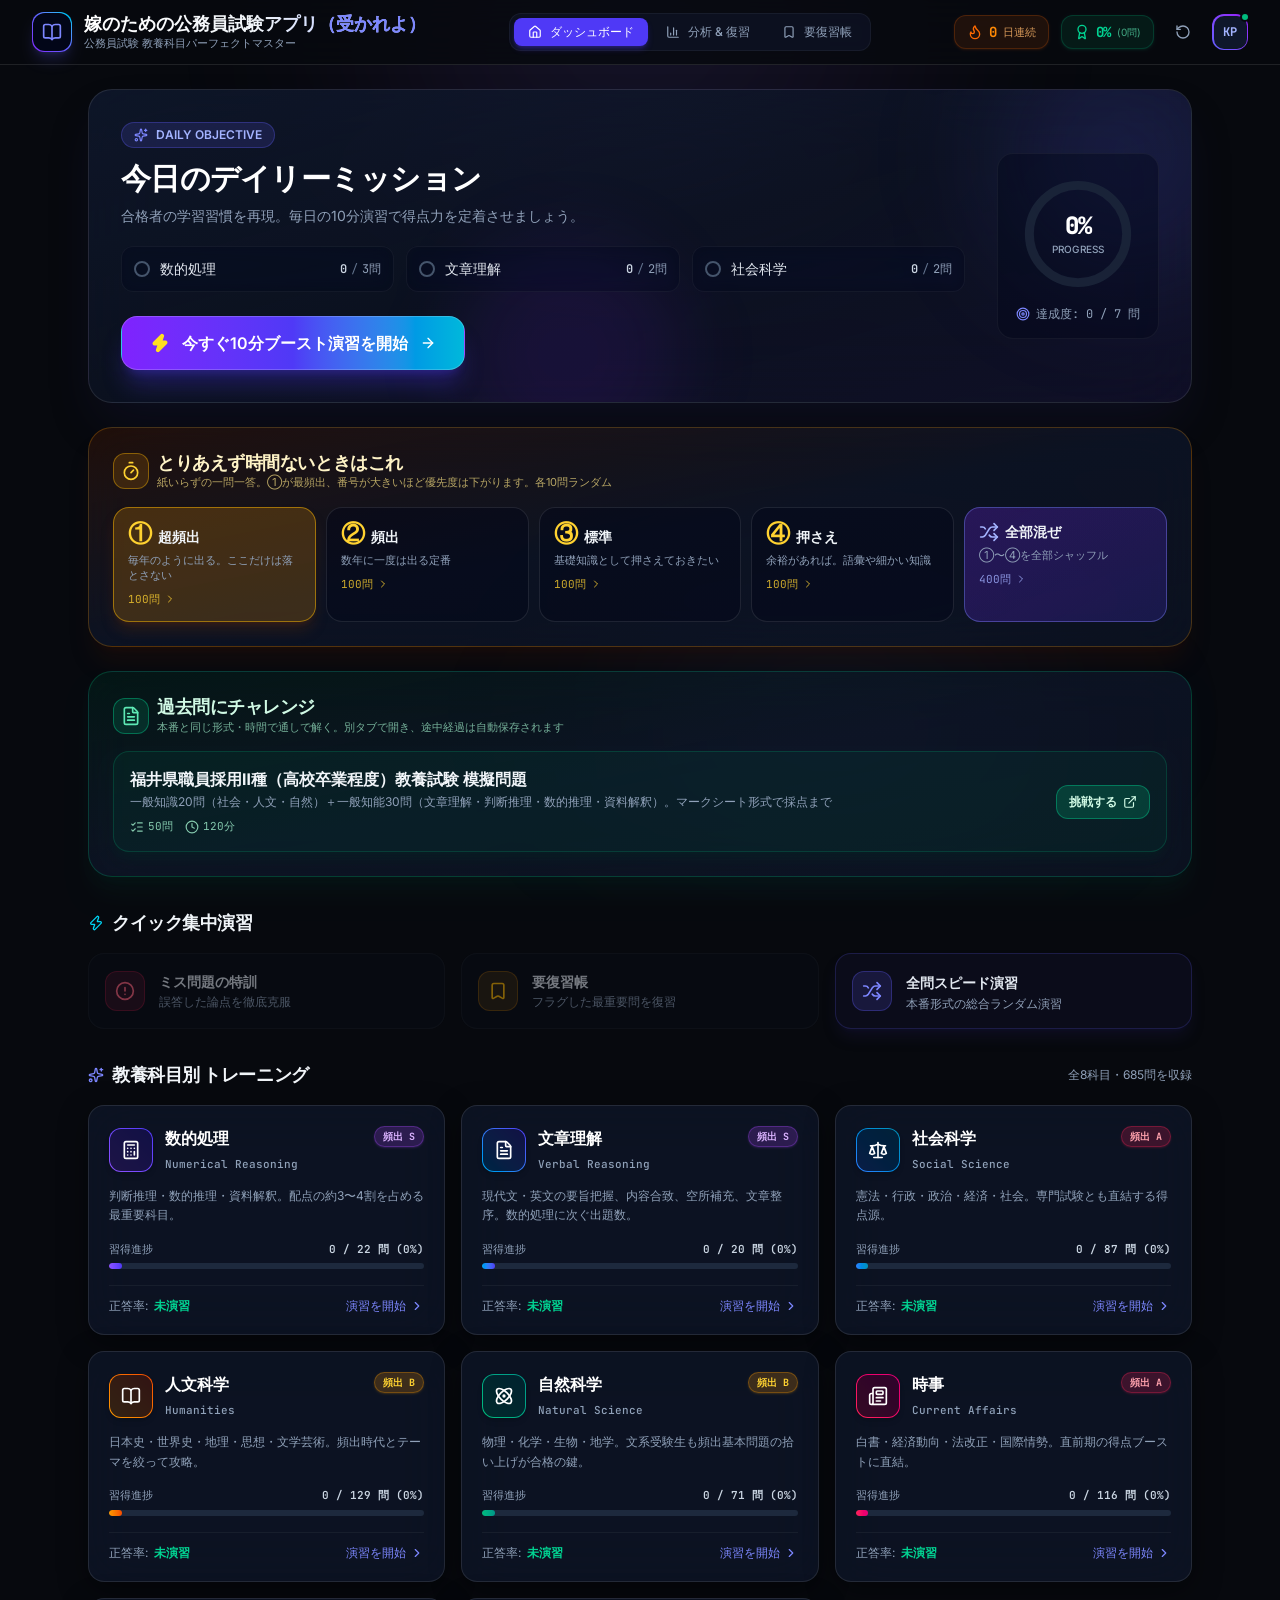
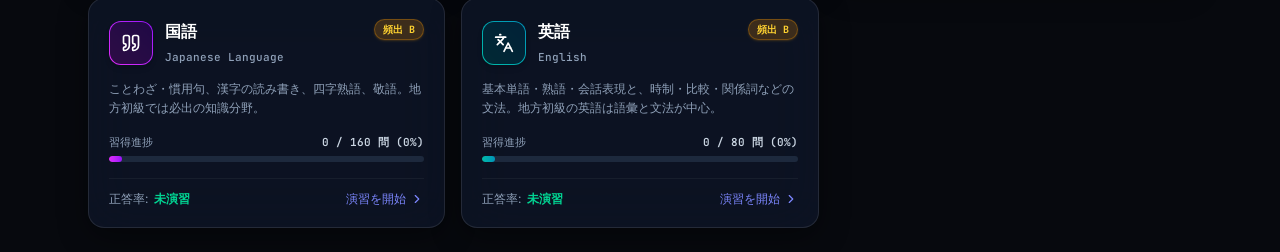
==== index.html @ b7ebb421 "「過去問にチャレンジ」パネルを追加（福井県Ⅱ種 教養試験 模擬問題） 本番形式の模擬試験（50問・120分、マークシート形式）を mock/fukui-shokyu.html として同梱し、 ダッシュ" ====
<!doctype html>
<html lang="ja" class="dark">
  <head>
    <meta charset="UTF-8" />
    <link rel="icon" type="image/svg+xml" href="./favicon.svg" />
    <meta name="viewport" content="width=device-width, initial-scale=1.0" />
    <meta name="theme-color" content="#07090e" />
    <meta
      name="description"
      content="公務員試験の教養科目に特化した演習プラットフォーム。頻出論点を1問ずつ解き、解答ログから弱点科目を可視化します。"
    />
    <title>嫁のための公務員試験アプリ（受かれよ）</title>
    <link rel="preconnect" href="https://fonts.googleapis.com">
    <link rel="preconnect" href="https://fonts.gstatic.com" crossorigin>
    <link href="https://fonts.googleapis.com/css2?family=Inter:wght@300;400;500;600;700;800&family=JetBrains+Mono:wght@400;500;600;700&display=swap" rel="stylesheet">
    <script type="module" crossorigin src="./assets/index-DmM_sq7b.js"></script>
    <link rel="stylesheet" crossorigin href="./assets/index-D8yIdtRL.css">
  </head>
  <body class="bg-[#07090e] text-slate-100 antialiased selection:bg-indigo-500/30 selection:text-indigo-200 overflow-x-hidden min-h-screen">
    <div id="root"></div>
  </body>
</html>
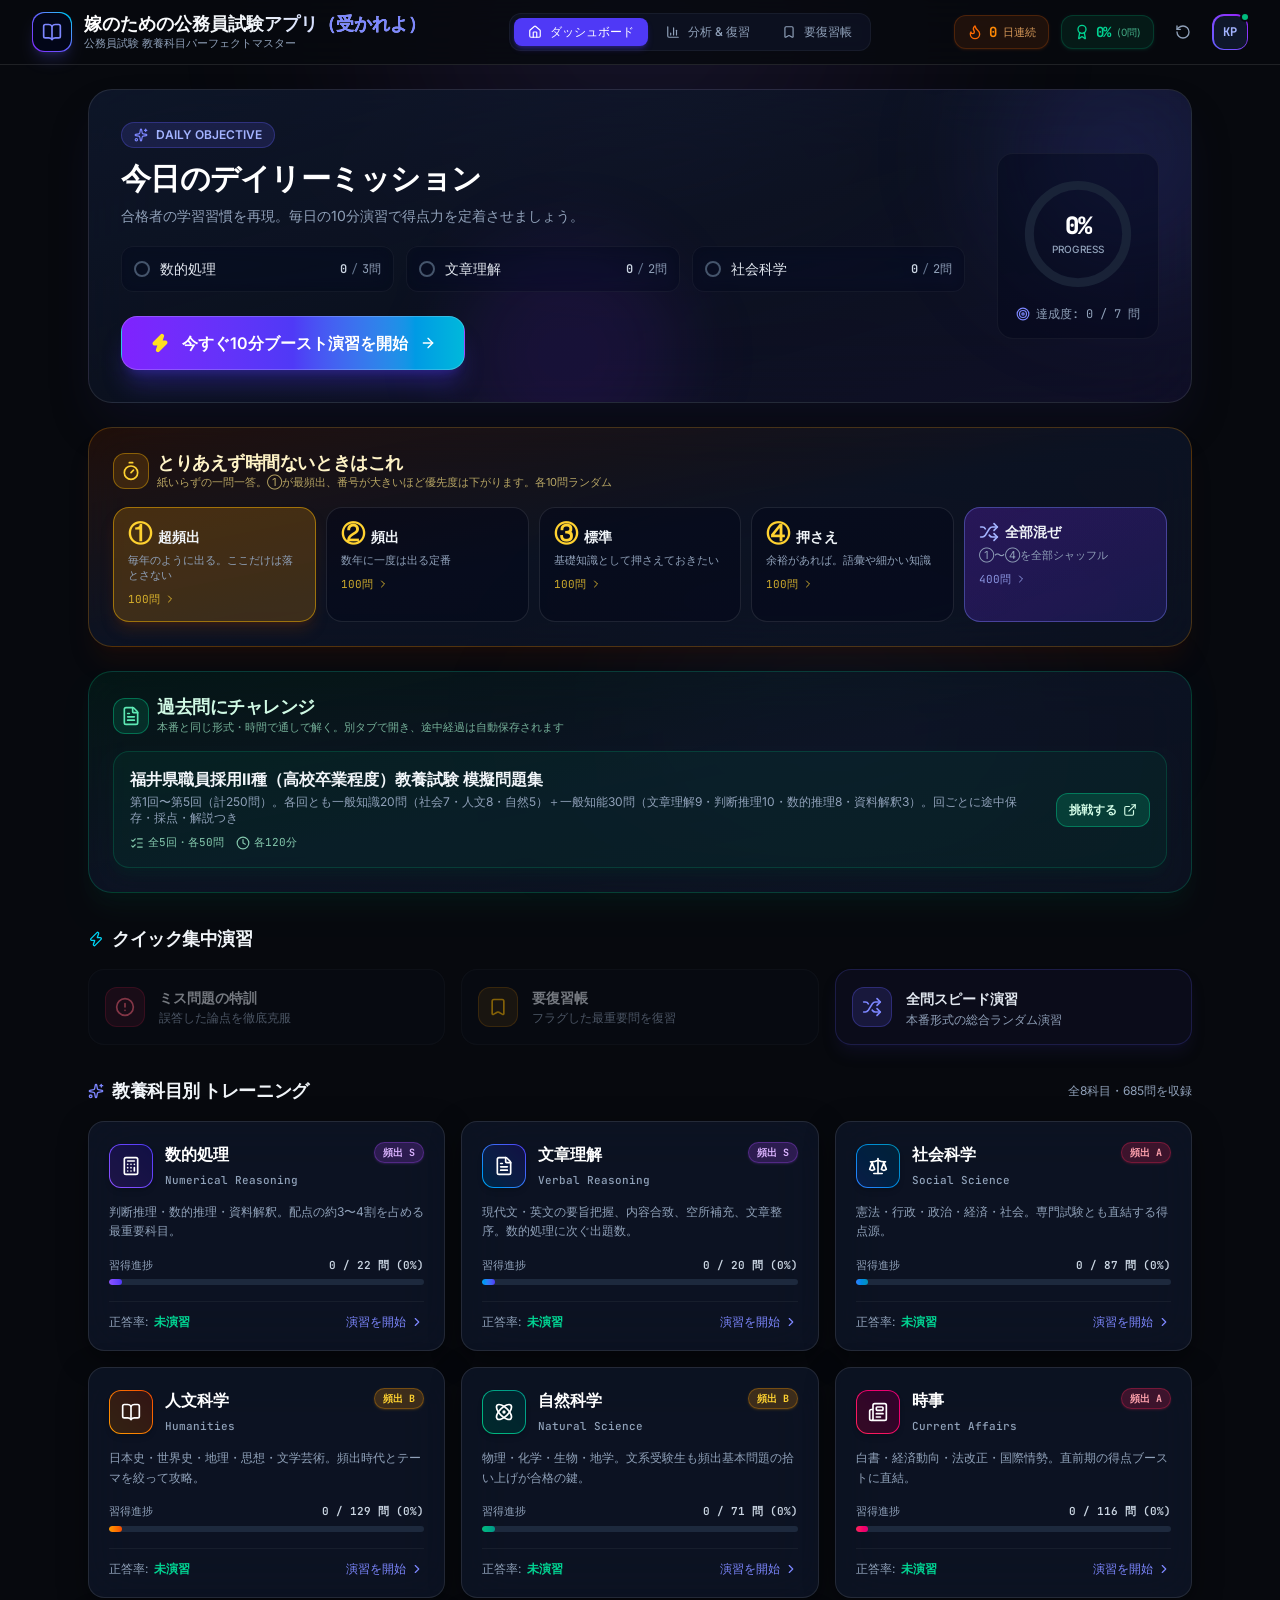
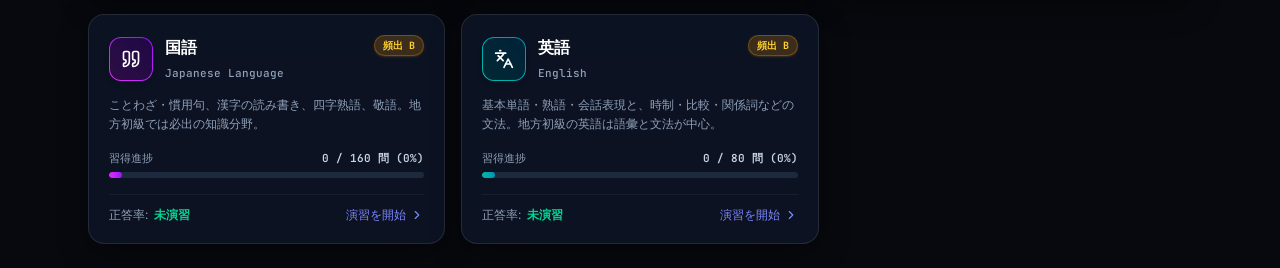
==== commit 0eed3d3e: "模擬試験を全5回版（計250問）に差し替え 福井県Ⅱ種 教養試験 模擬問題集を第1回〜第5回収録の版に更新。ページ内で回を選び、 回ごとに途中保存・採点・解説ができる。ダッシュボードのカードも「全5回" ====
--- a/index.html
+++ b/index.html
@@ -13,7 +13,7 @@
     <link rel="preconnect" href="https://fonts.googleapis.com">
     <link rel="preconnect" href="https://fonts.gstatic.com" crossorigin>
     <link href="https://fonts.googleapis.com/css2?family=Inter:wght@300;400;500;600;700;800&family=JetBrains+Mono:wght@400;500;600;700&display=swap" rel="stylesheet">
-    <script type="module" crossorigin src="./assets/index-DmM_sq7b.js"></script>
+    <script type="module" crossorigin src="./assets/index-BIr14aov.js"></script>
     <link rel="stylesheet" crossorigin href="./assets/index-D8yIdtRL.css">
   </head>
   <body class="bg-[#07090e] text-slate-100 antialiased selection:bg-indigo-500/30 selection:text-indigo-200 overflow-x-hidden min-h-screen">
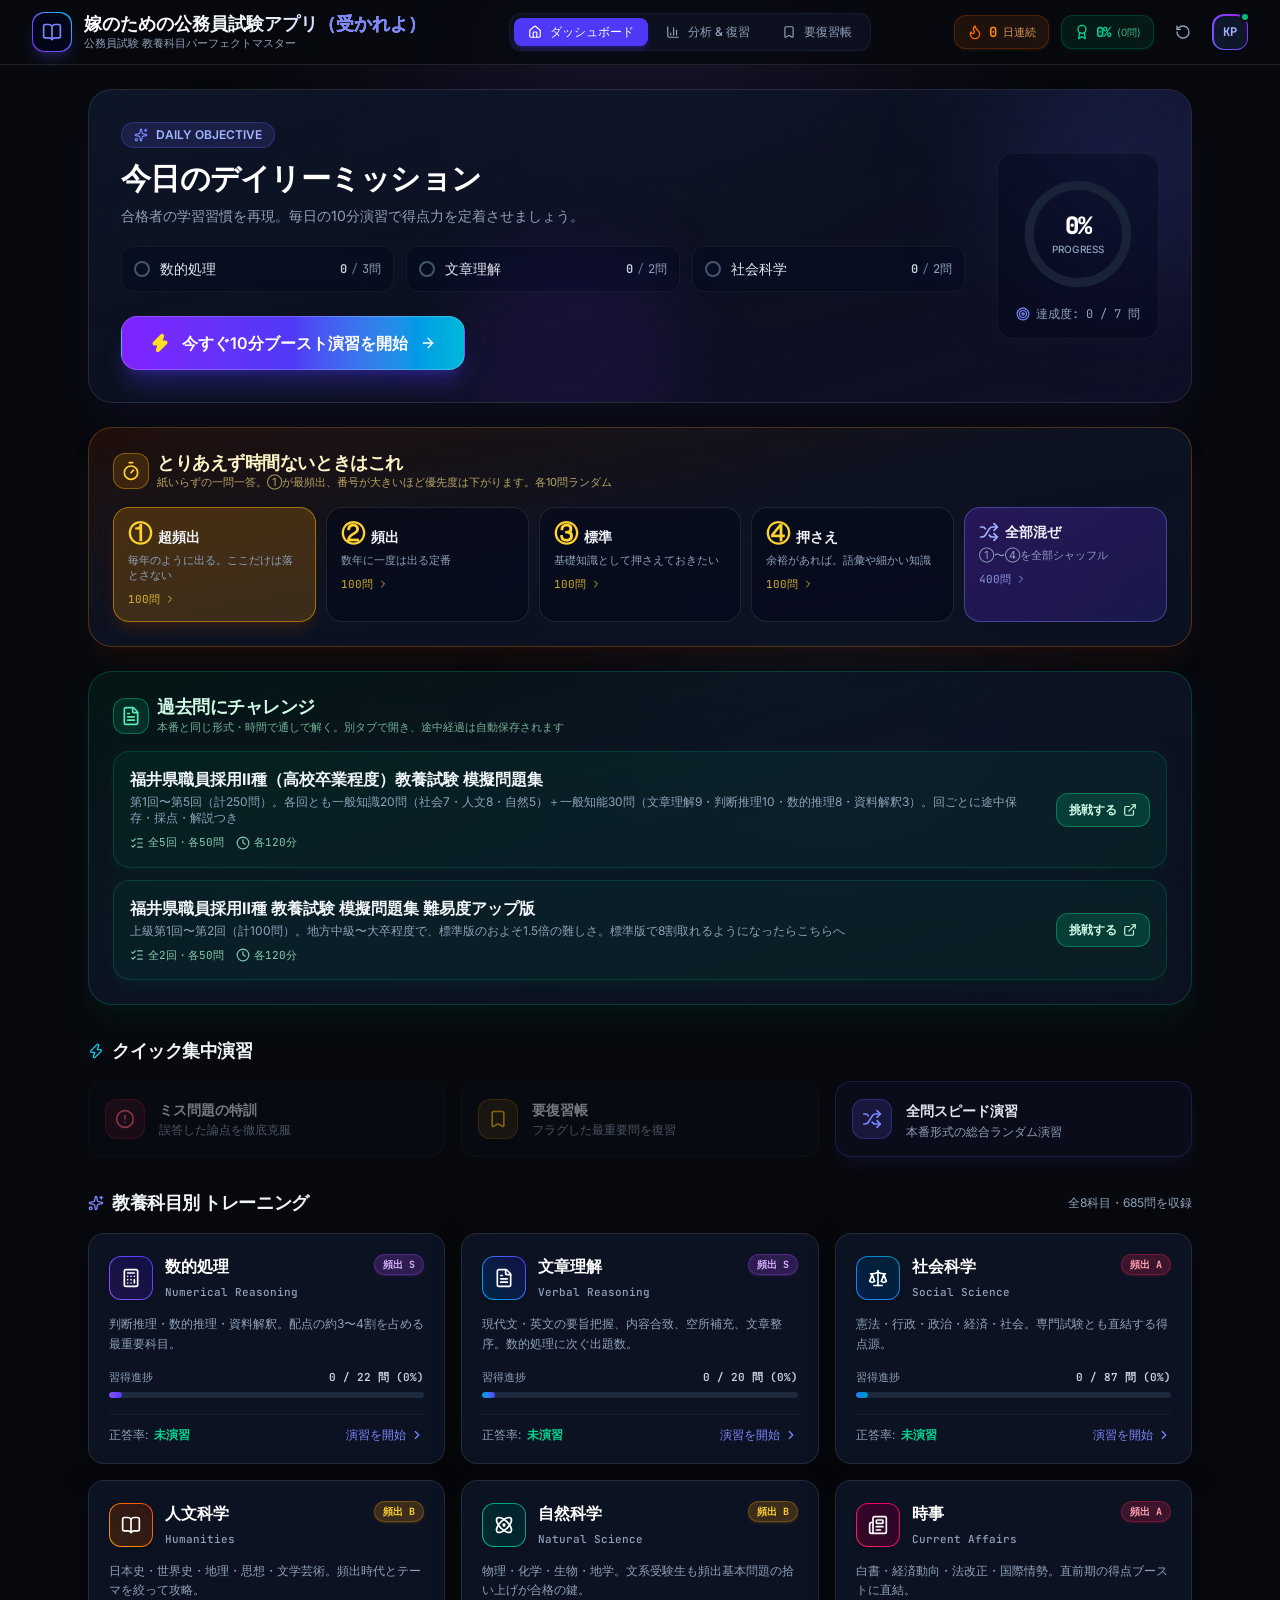
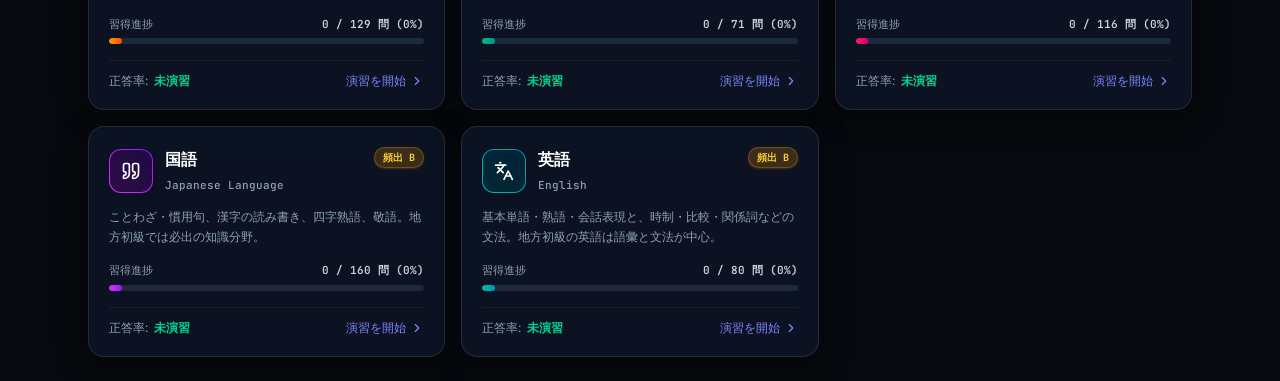
==== commit 8c978d3e: "模擬試験に「難易度アップ版」（上級全2回・計100問）を追加 地方中級〜大卒程度の上級セットを mock/fukui-shokyu-hard.html として同梱し、 「過去問にチャレンジ」に2枚目の" ====
--- a/index.html
+++ b/index.html
@@ -13,8 +13,8 @@
     <link rel="preconnect" href="https://fonts.googleapis.com">
     <link rel="preconnect" href="https://fonts.gstatic.com" crossorigin>
     <link href="https://fonts.googleapis.com/css2?family=Inter:wght@300;400;500;600;700;800&family=JetBrains+Mono:wght@400;500;600;700&display=swap" rel="stylesheet">
-    <script type="module" crossorigin src="./assets/index-BIr14aov.js"></script>
-    <link rel="stylesheet" crossorigin href="./assets/index-D8yIdtRL.css">
+    <script type="module" crossorigin src="./assets/index-oQ8ue5NX.js"></script>
+    <link rel="stylesheet" crossorigin href="./assets/index-DIxPgBpV.css">
   </head>
   <body class="bg-[#07090e] text-slate-100 antialiased selection:bg-indigo-500/30 selection:text-indigo-200 overflow-x-hidden min-h-screen">
     <div id="root"></div>
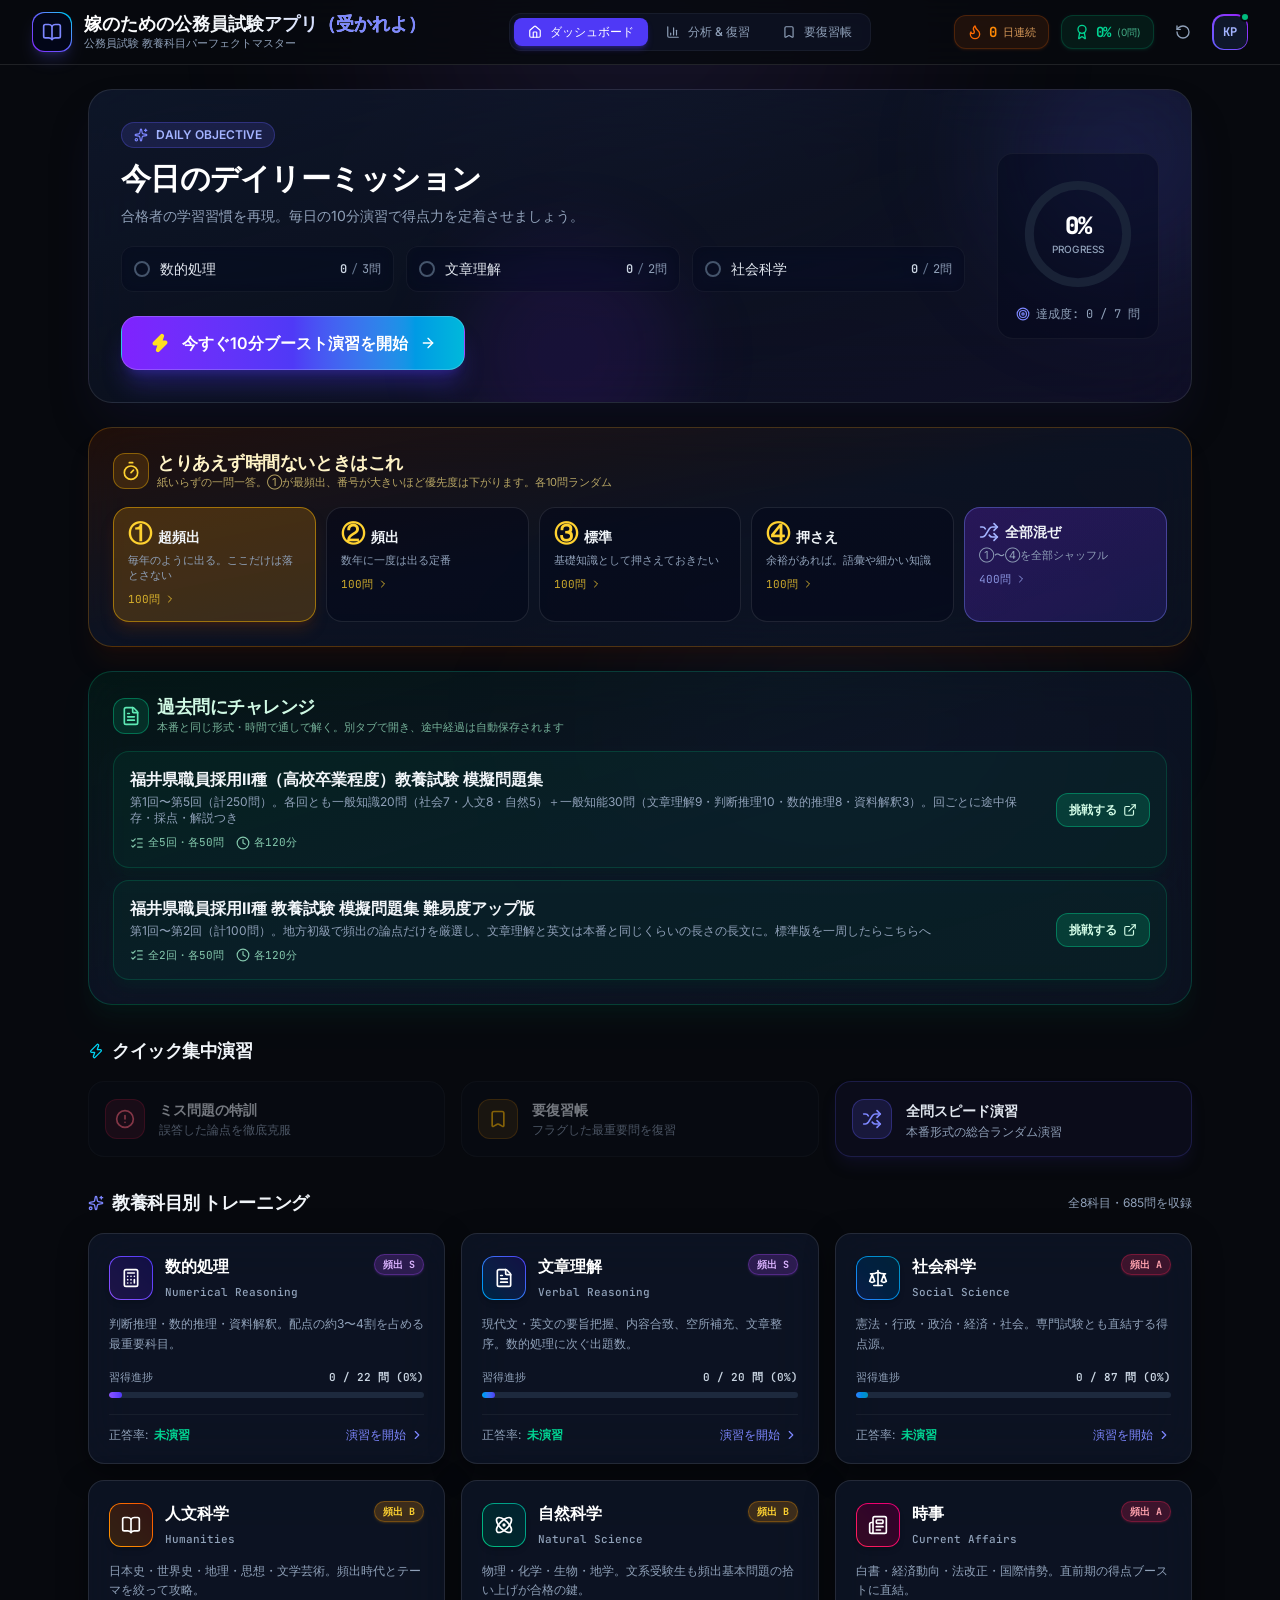
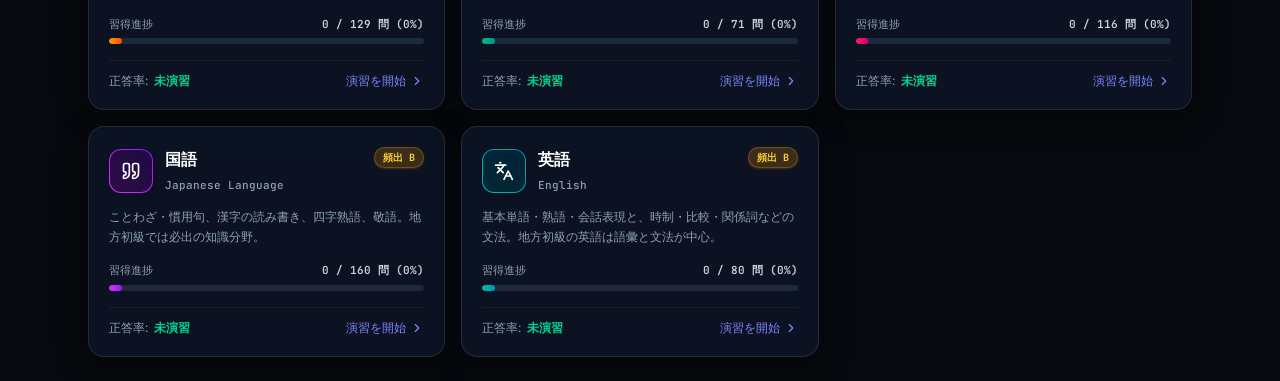
==== commit a34a5dc9: "難易度アップ版を精査し、32問を地方初級の頻出論点へ差し替え＋長文を本番同等に 文章理解：現代文5題×2回を400〜600字、英文2題×2回を150語超に書き直した（従来は 現代文250〜300字・英" ====
--- a/index.html
+++ b/index.html
@@ -13,8 +13,8 @@
     <link rel="preconnect" href="https://fonts.googleapis.com">
     <link rel="preconnect" href="https://fonts.gstatic.com" crossorigin>
     <link href="https://fonts.googleapis.com/css2?family=Inter:wght@300;400;500;600;700;800&family=JetBrains+Mono:wght@400;500;600;700&display=swap" rel="stylesheet">
-    <script type="module" crossorigin src="./assets/index-oQ8ue5NX.js"></script>
-    <link rel="stylesheet" crossorigin href="./assets/index-DIxPgBpV.css">
+    <script type="module" crossorigin src="./assets/index-CdTOTZW2.js"></script>
+    <link rel="stylesheet" crossorigin href="./assets/index-DV2qHilT.css">
   </head>
   <body class="bg-[#07090e] text-slate-100 antialiased selection:bg-indigo-500/30 selection:text-indigo-200 overflow-x-hidden min-h-screen">
     <div id="root"></div>
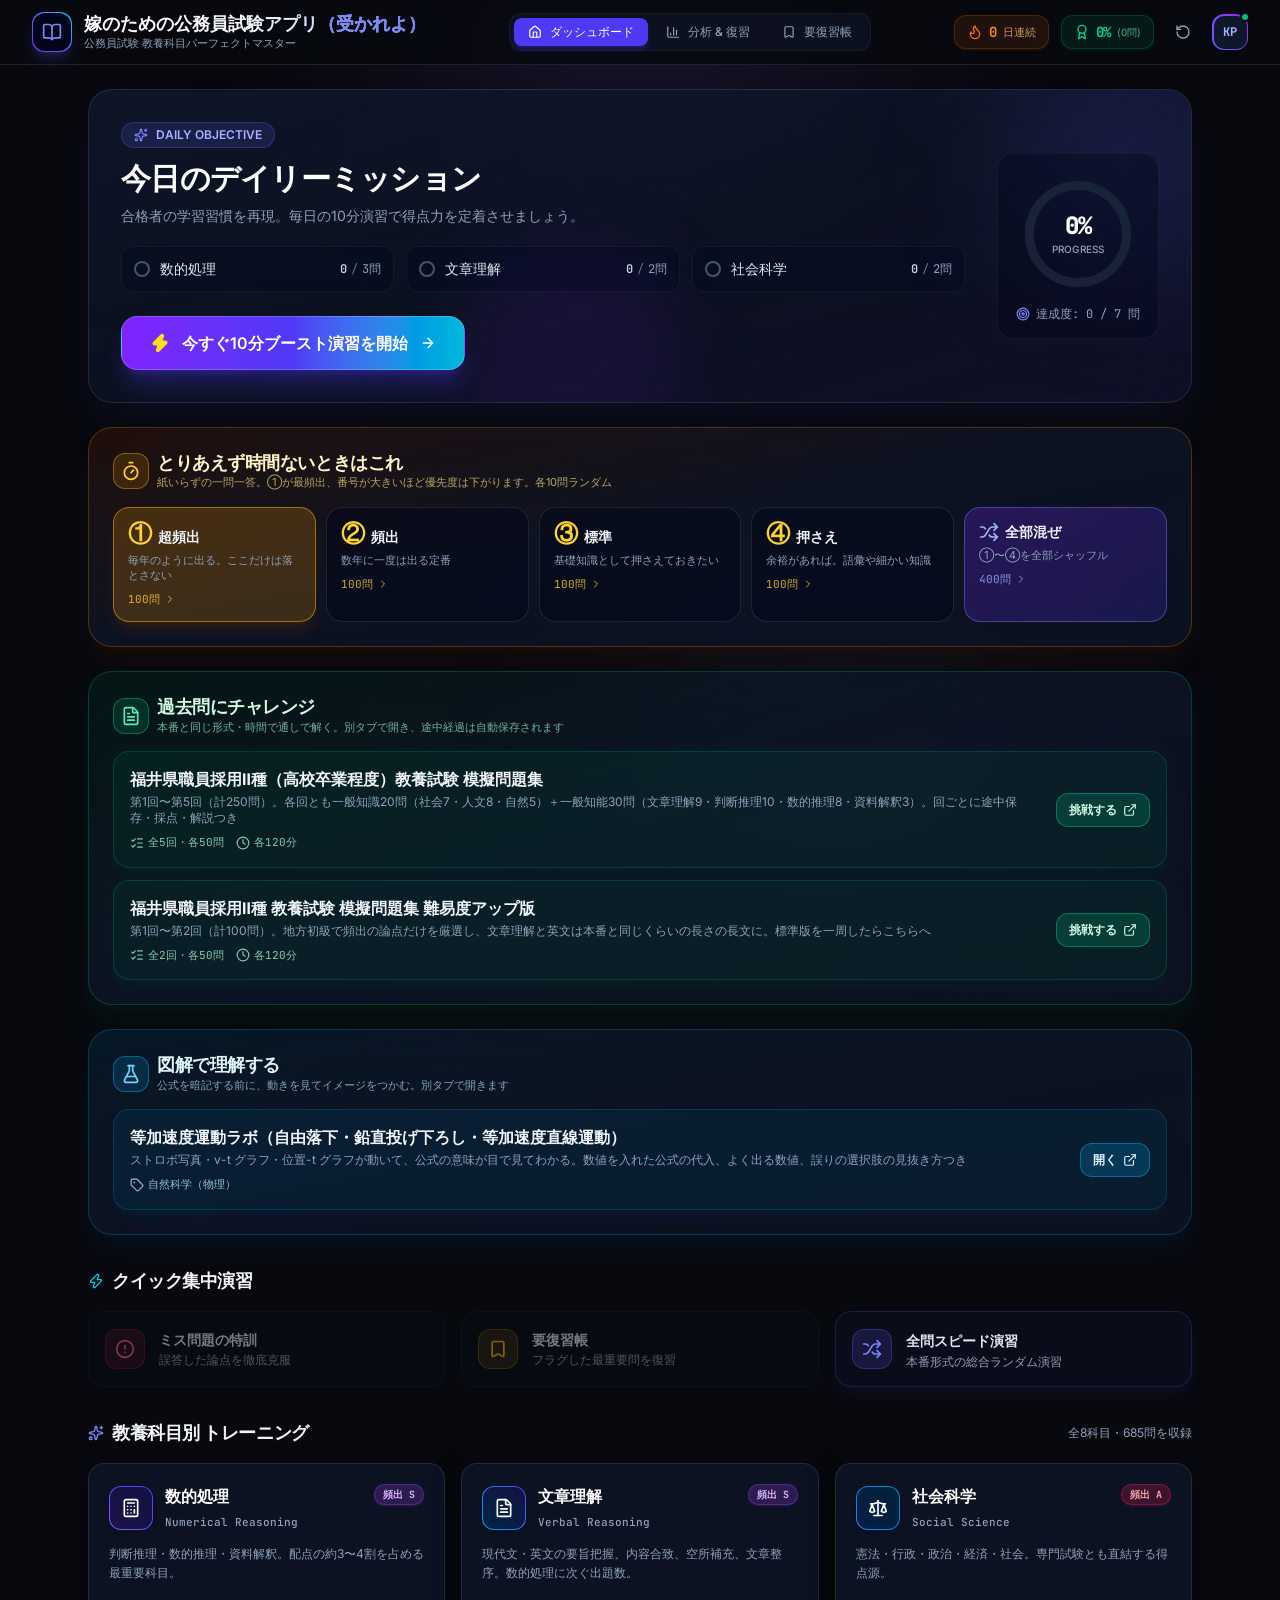
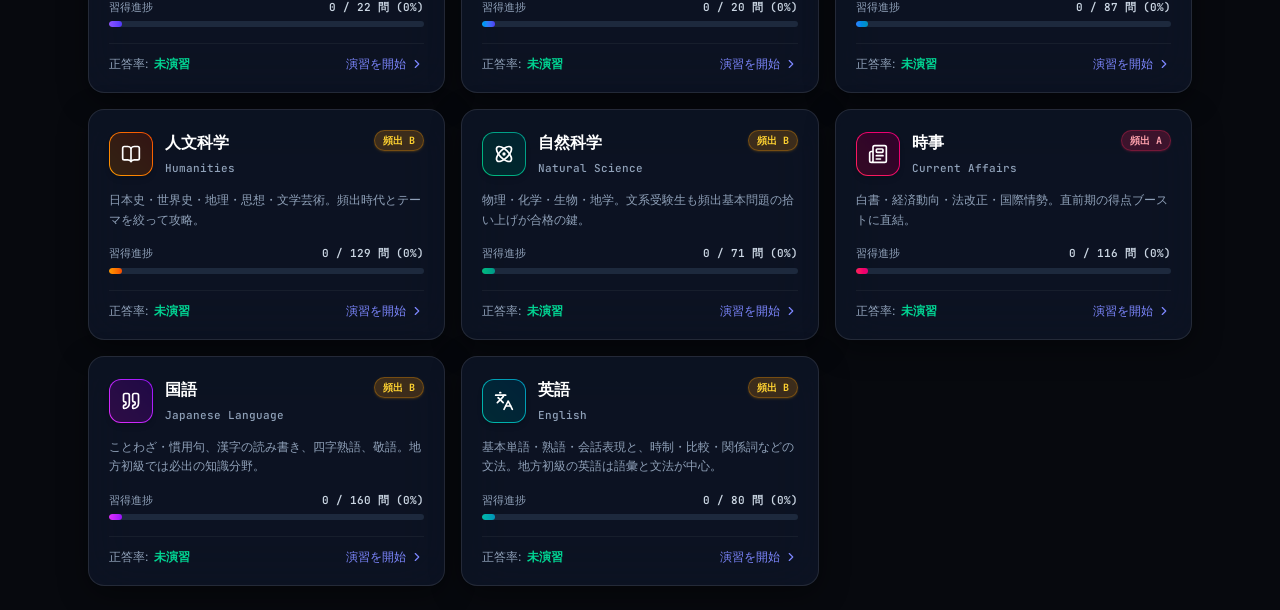
==== commit a1e3cc3d: "「図解で理解する」パネルと等加速度運動ラボを追加 ホームに学習ツールの入口を追加し、自由落下・鉛直投げ下ろし・等加速度直線運動を ストロボ写真と v-t / 位置-t グラフで動かして学べるページ（l" ====
--- a/index.html
+++ b/index.html
@@ -13,8 +13,8 @@
     <link rel="preconnect" href="https://fonts.googleapis.com">
     <link rel="preconnect" href="https://fonts.gstatic.com" crossorigin>
     <link href="https://fonts.googleapis.com/css2?family=Inter:wght@300;400;500;600;700;800&family=JetBrains+Mono:wght@400;500;600;700&display=swap" rel="stylesheet">
-    <script type="module" crossorigin src="./assets/index-CdTOTZW2.js"></script>
-    <link rel="stylesheet" crossorigin href="./assets/index-DV2qHilT.css">
+    <script type="module" crossorigin src="./assets/index-eqYsRaXI.js"></script>
+    <link rel="stylesheet" crossorigin href="./assets/index-Btdvpbuw.css">
   </head>
   <body class="bg-[#07090e] text-slate-100 antialiased selection:bg-indigo-500/30 selection:text-indigo-200 overflow-x-hidden min-h-screen">
     <div id="root"></div>
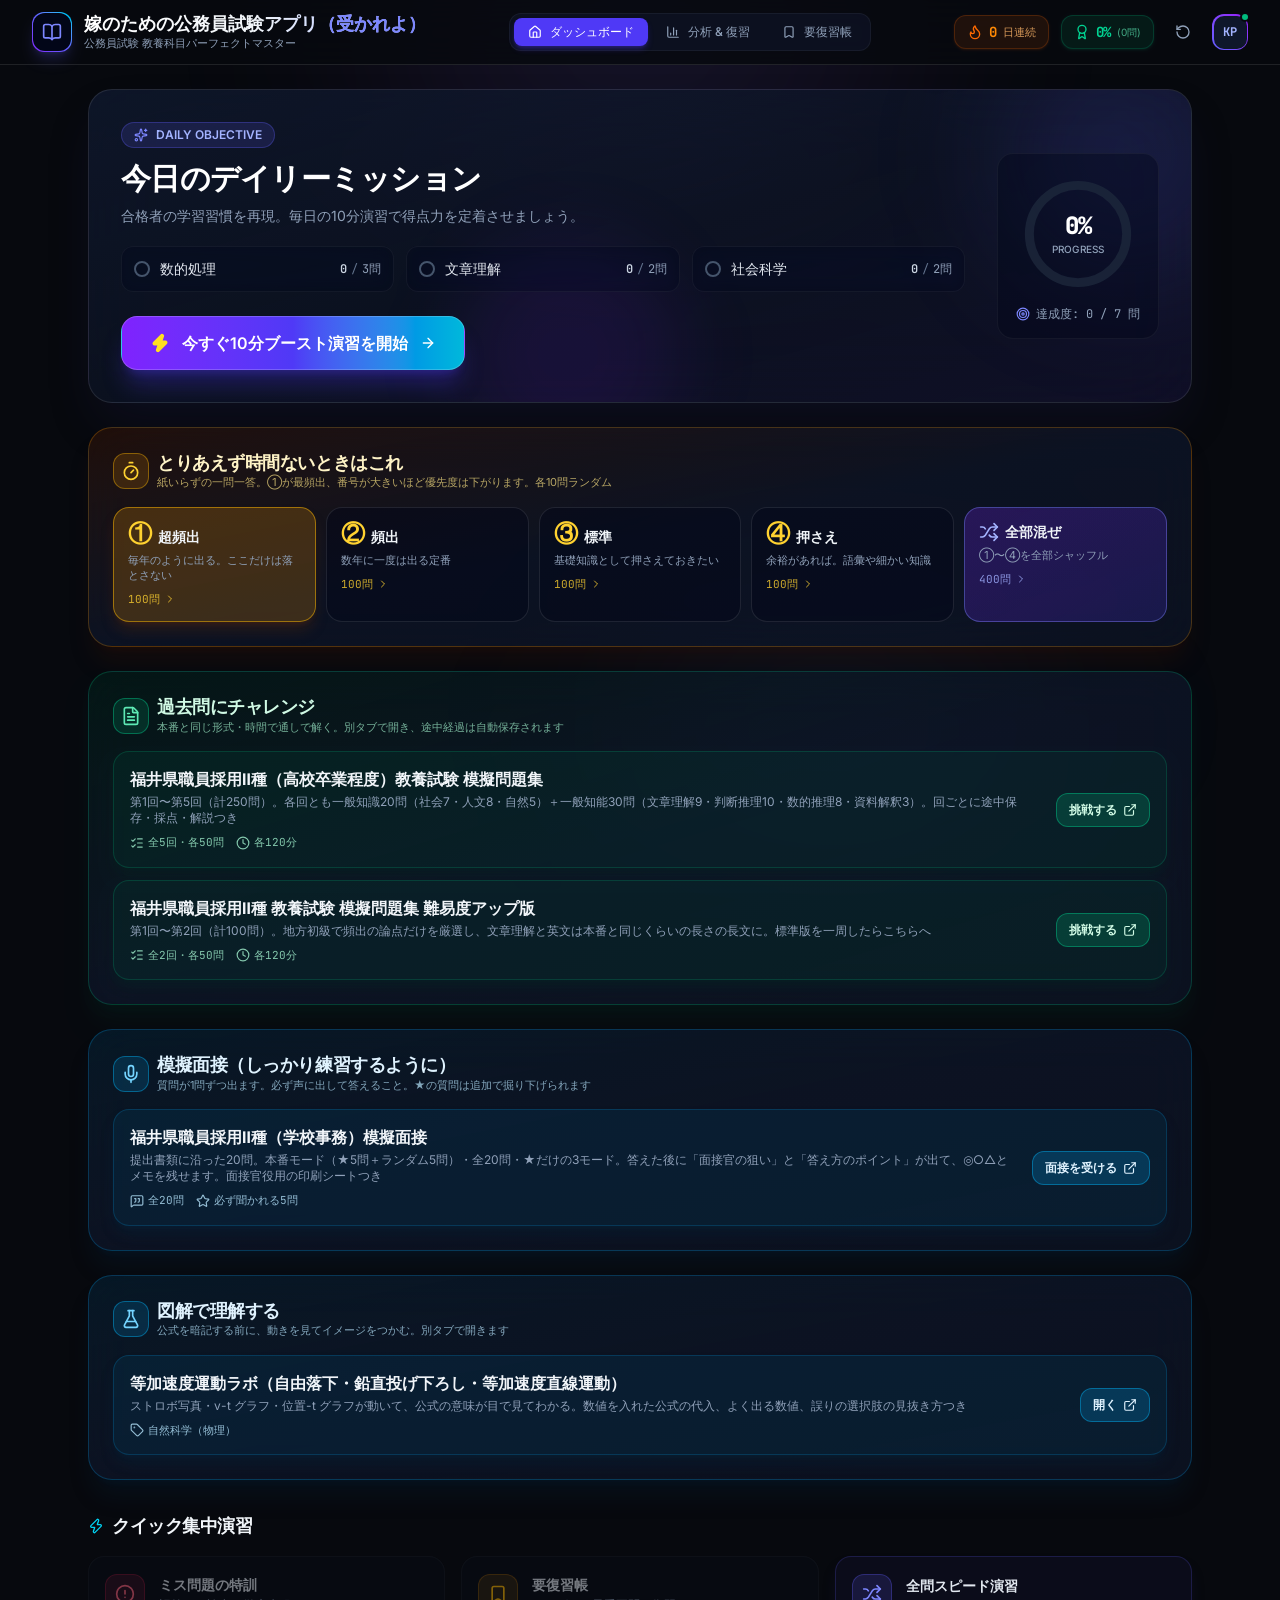
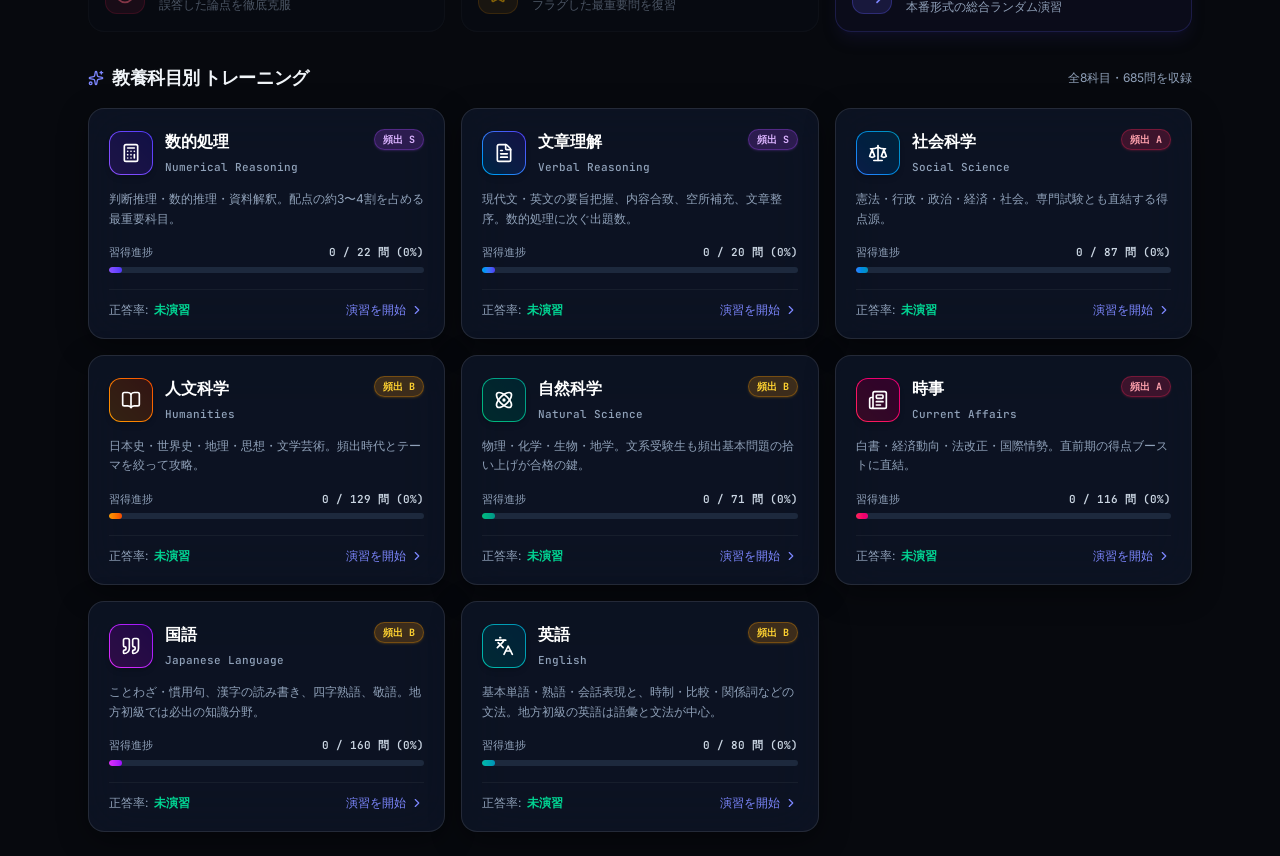
==== commit 36f7d15f: "「模擬面接（しっかり練習するように）」を追加 提出書類に沿った面接20問＋しめくくりの逆質問を interview/fukui-gakko-jimu.html として同梱し、 ダッシュボードに専用パネ" ====
--- a/index.html
+++ b/index.html
@@ -13,7 +13,7 @@
     <link rel="preconnect" href="https://fonts.googleapis.com">
     <link rel="preconnect" href="https://fonts.gstatic.com" crossorigin>
     <link href="https://fonts.googleapis.com/css2?family=Inter:wght@300;400;500;600;700;800&family=JetBrains+Mono:wght@400;500;600;700&display=swap" rel="stylesheet">
-    <script type="module" crossorigin src="./assets/index-eqYsRaXI.js"></script>
+    <script type="module" crossorigin src="./assets/index-ol1rSSn0.js"></script>
     <link rel="stylesheet" crossorigin href="./assets/index-Btdvpbuw.css">
   </head>
   <body class="bg-[#07090e] text-slate-100 antialiased selection:bg-indigo-500/30 selection:text-indigo-200 overflow-x-hidden min-h-screen">
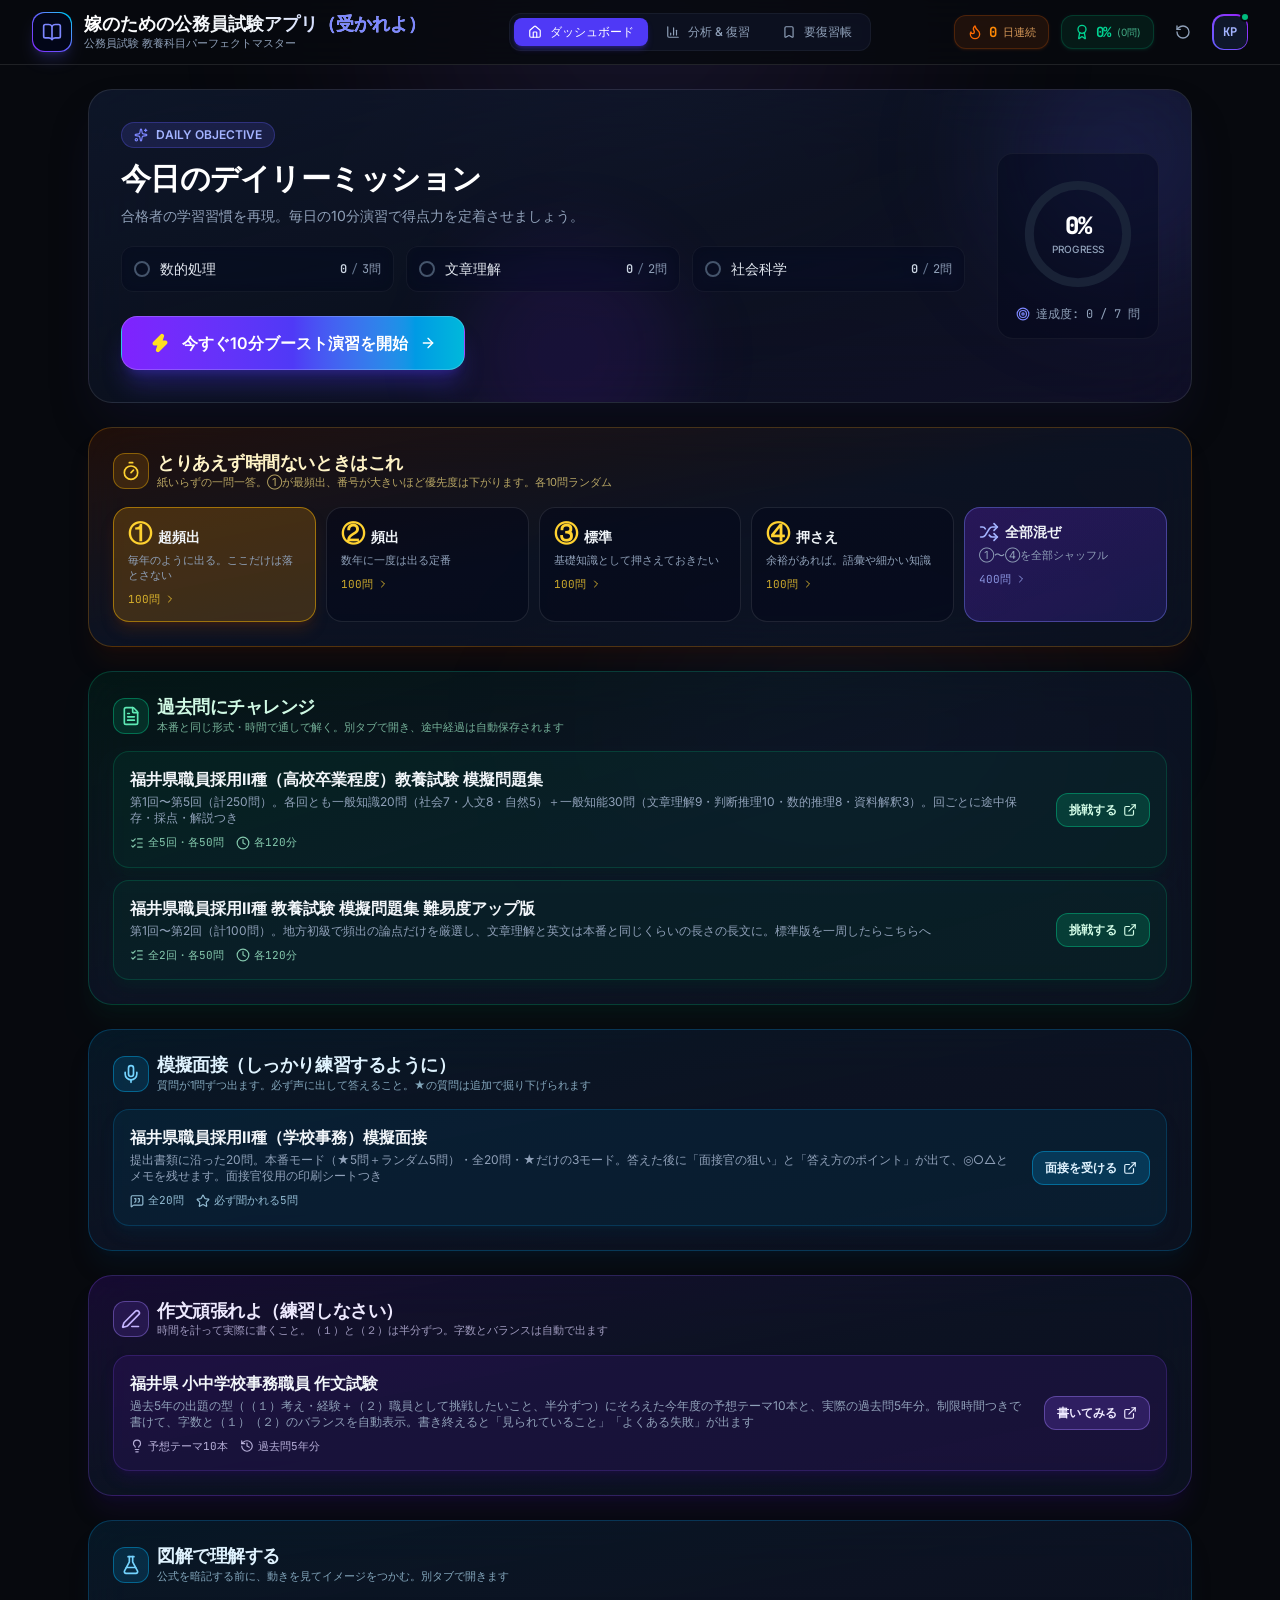
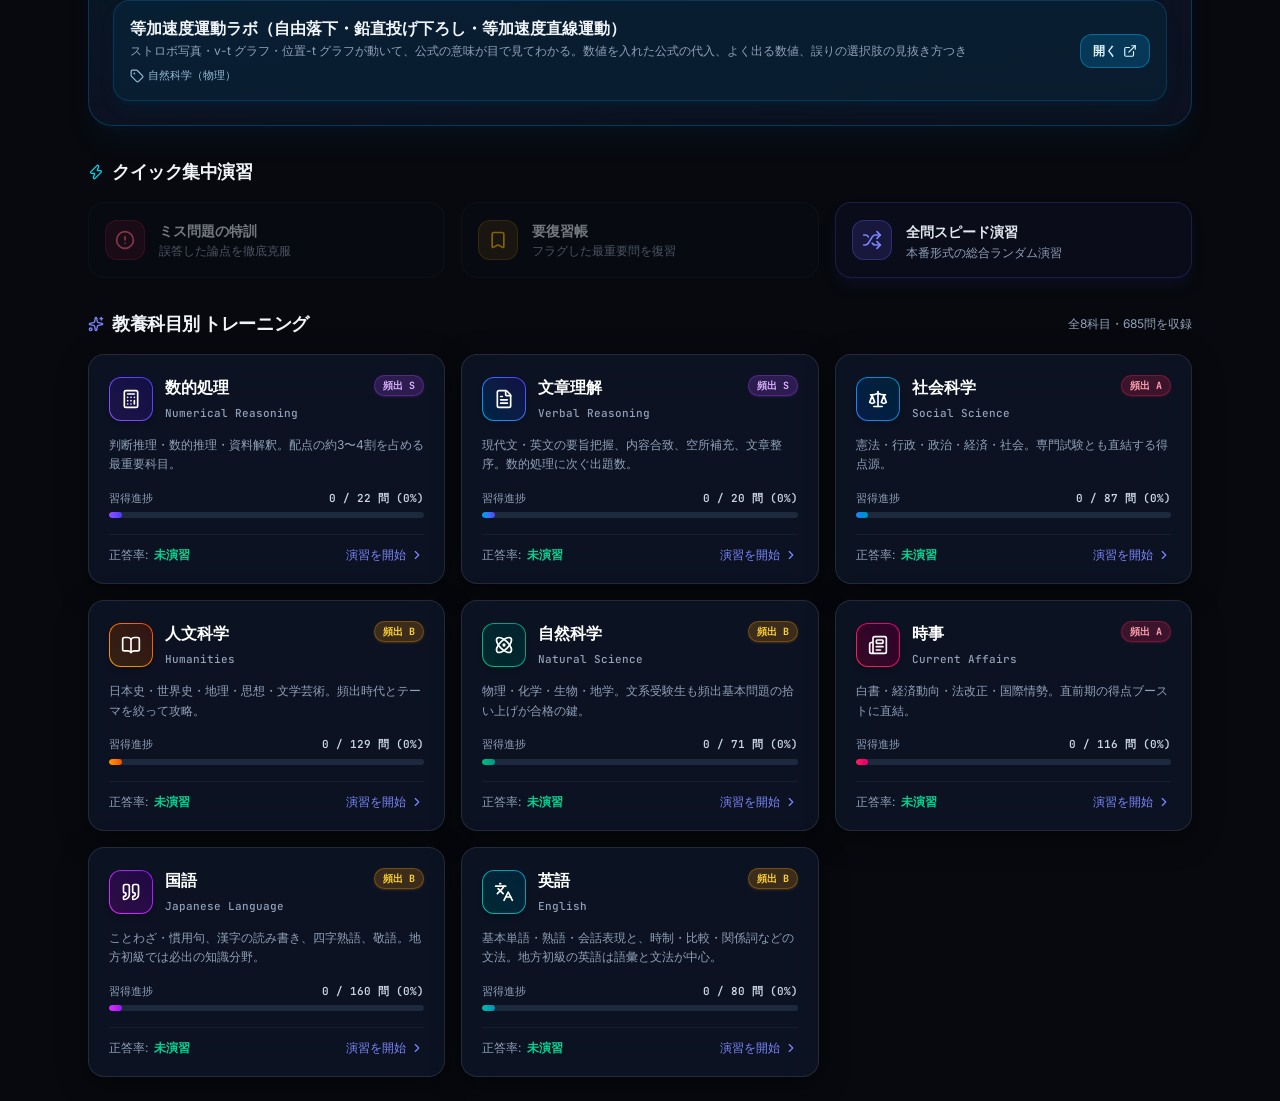
==== commit a1bf2c5f: "「作文頑張れよ（練習しなさい）」を追加 小・中学校事務職員の作文試験の練習ページを essay/fukui-sakubun.html として同梱し、 ダッシュボードに専用パネルを追加した。過去5年の出" ====
--- a/index.html
+++ b/index.html
@@ -13,8 +13,8 @@
     <link rel="preconnect" href="https://fonts.googleapis.com">
     <link rel="preconnect" href="https://fonts.gstatic.com" crossorigin>
     <link href="https://fonts.googleapis.com/css2?family=Inter:wght@300;400;500;600;700;800&family=JetBrains+Mono:wght@400;500;600;700&display=swap" rel="stylesheet">
-    <script type="module" crossorigin src="./assets/index-ol1rSSn0.js"></script>
-    <link rel="stylesheet" crossorigin href="./assets/index-Btdvpbuw.css">
+    <script type="module" crossorigin src="./assets/index-pYlP3TMi.js"></script>
+    <link rel="stylesheet" crossorigin href="./assets/index-DLAzio1P.css">
   </head>
   <body class="bg-[#07090e] text-slate-100 antialiased selection:bg-indigo-500/30 selection:text-indigo-200 overflow-x-hidden min-h-screen">
     <div id="root"></div>
